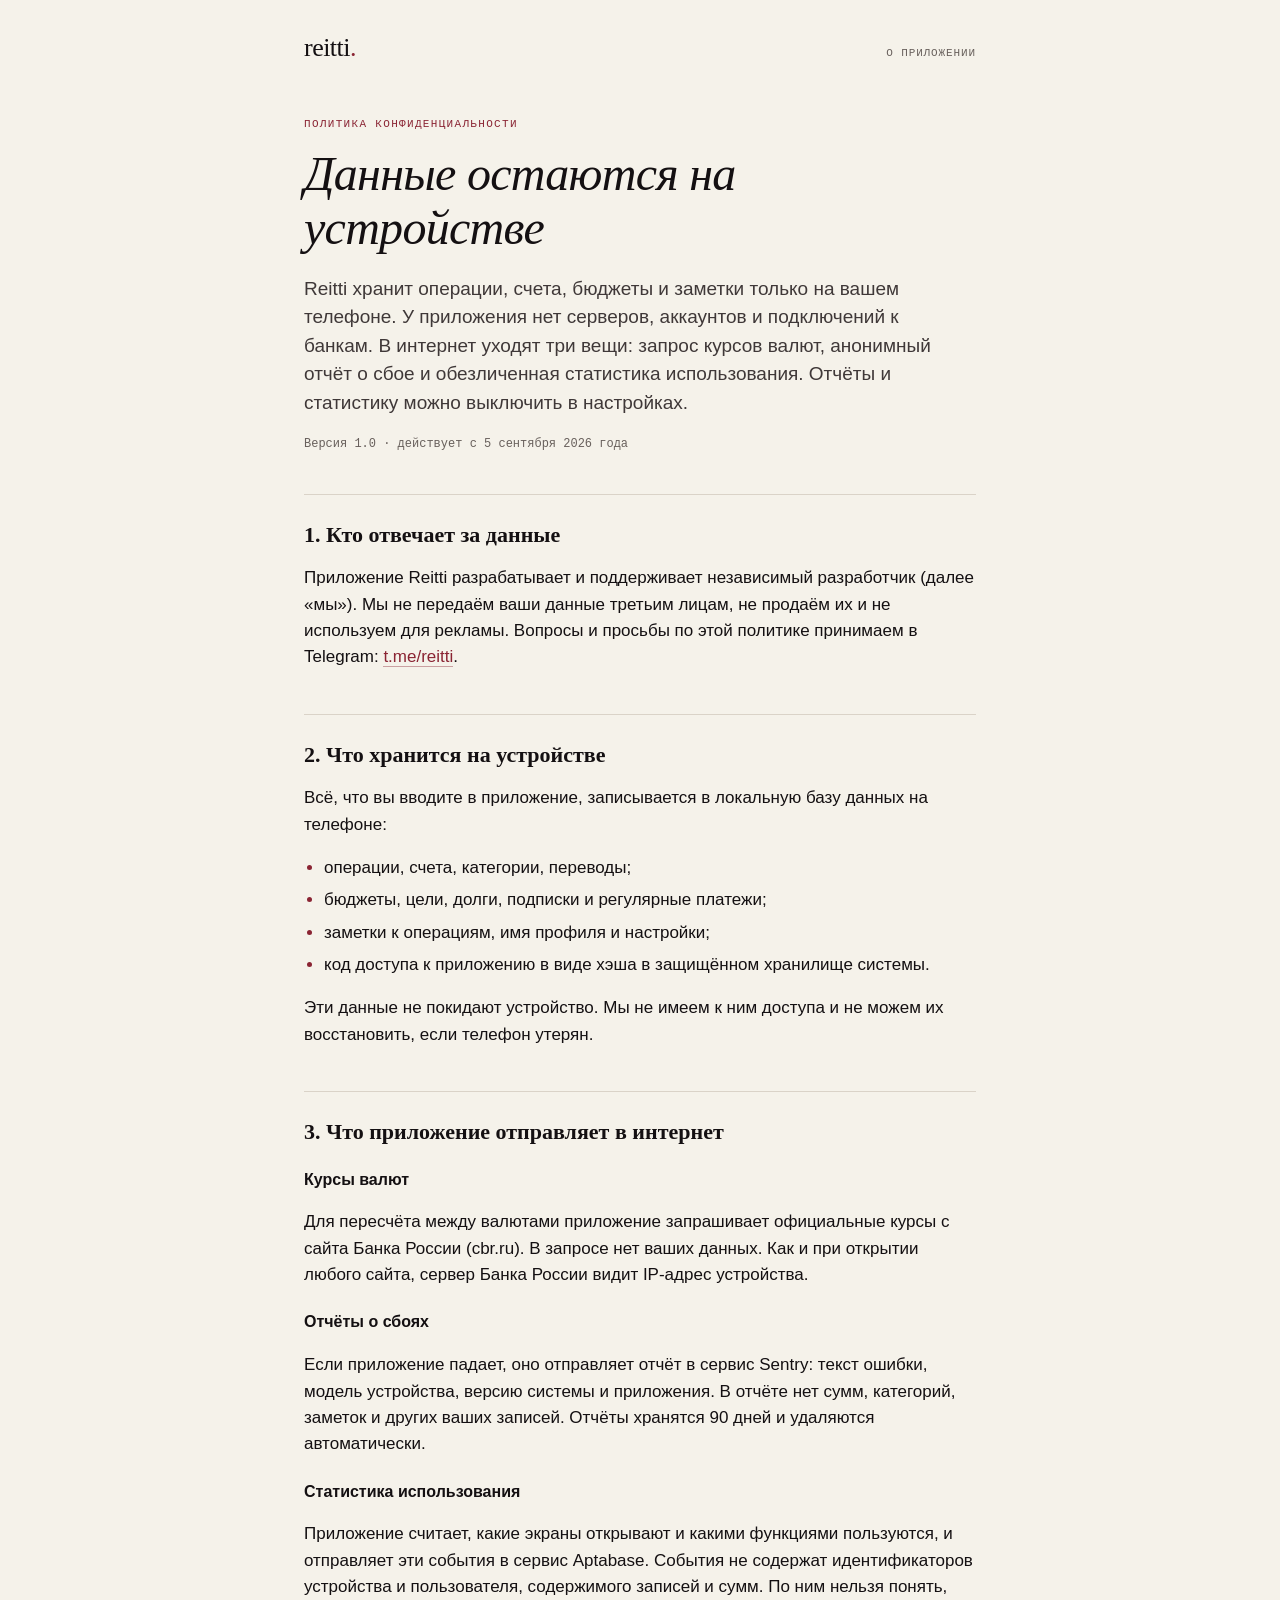
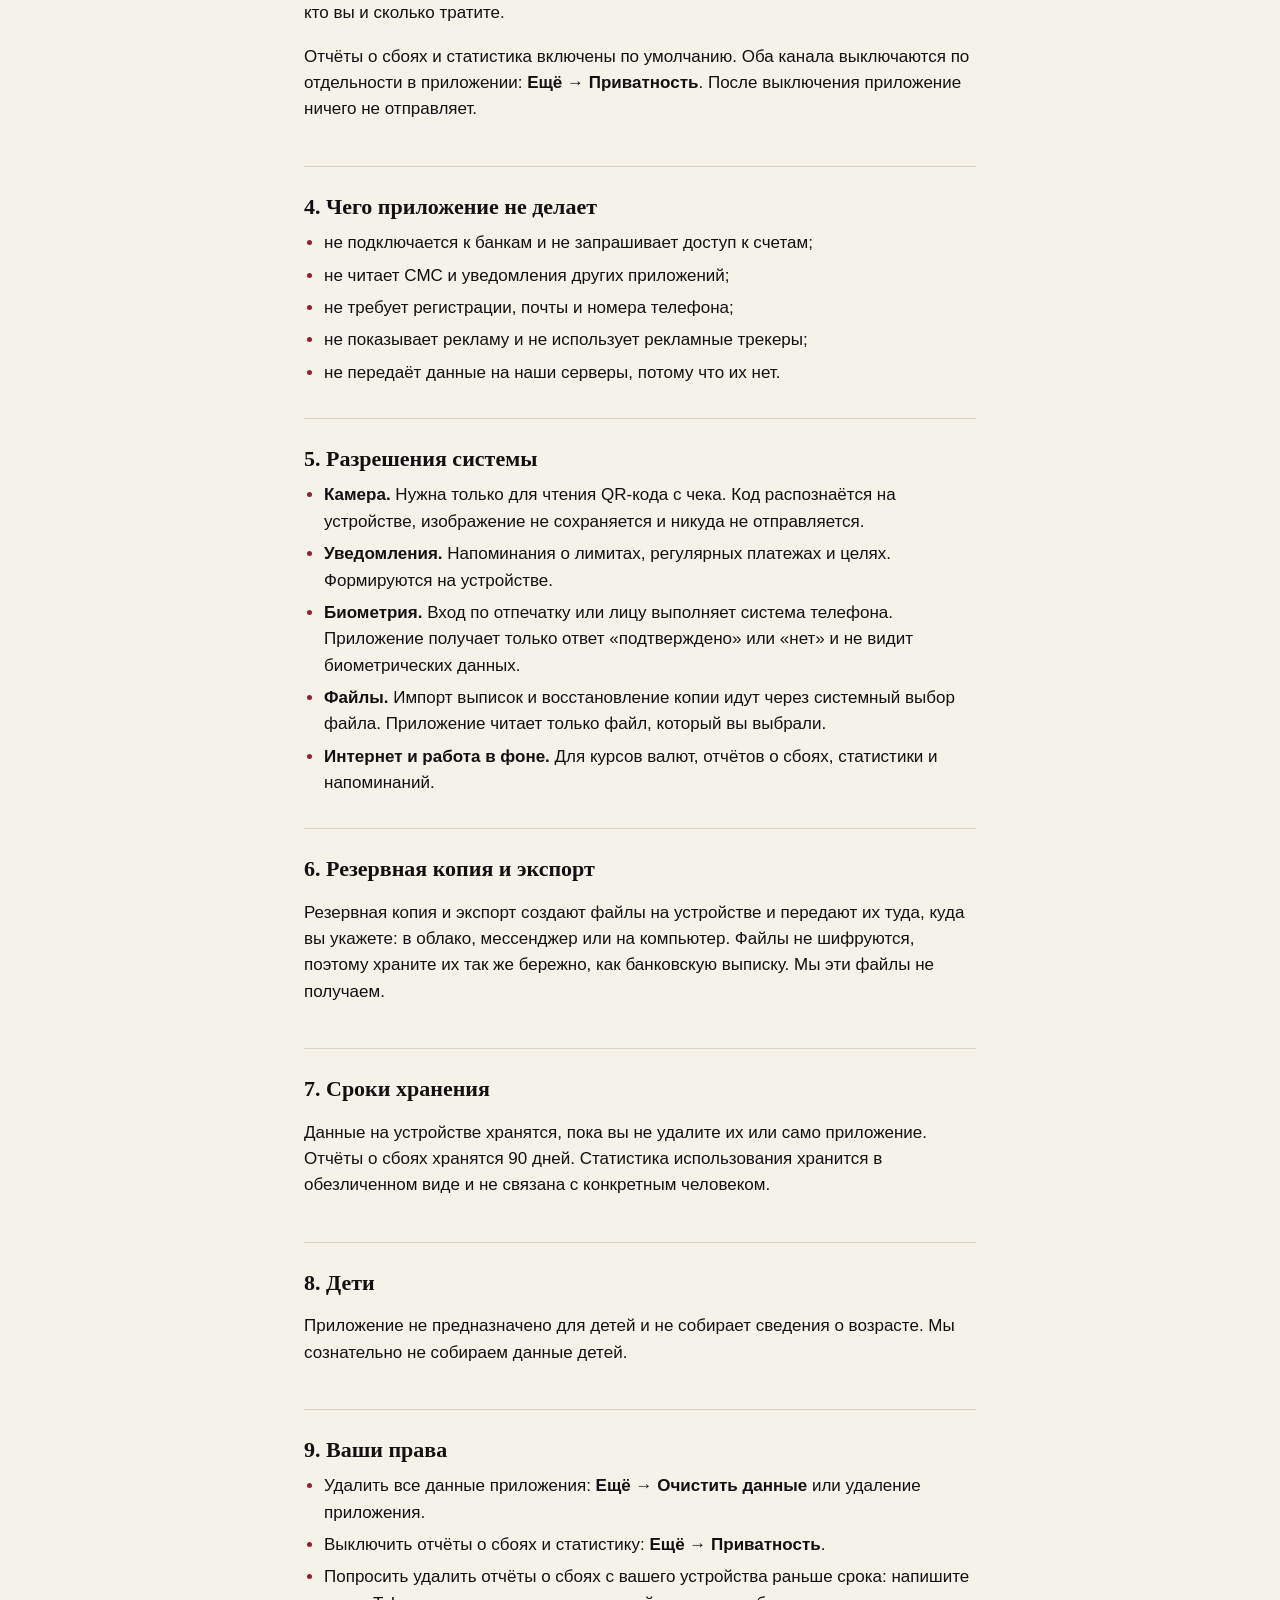
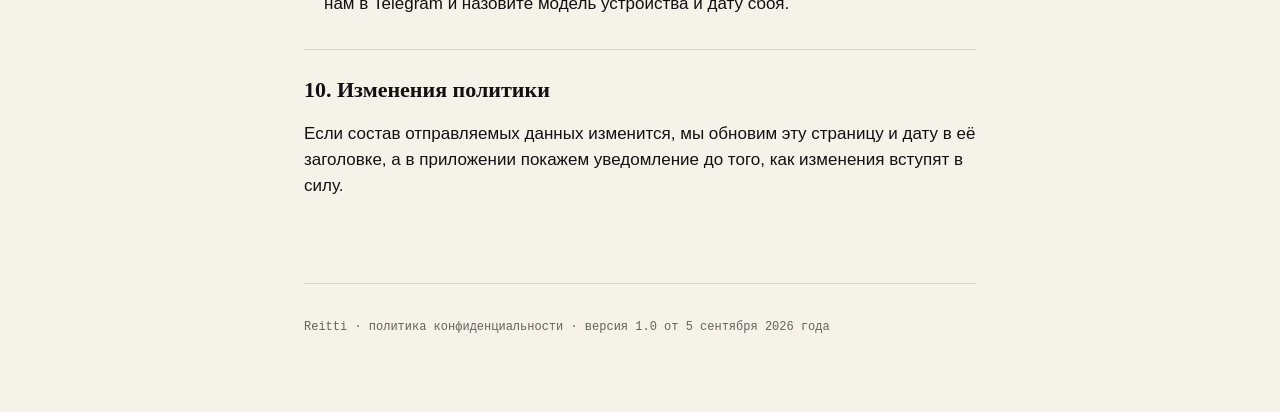
==== privacy.html @ 6dfa1176 "Site: landing page and privacy policy for Reitti 1.0" ====
<!doctype html>
<html lang="ru">
<head>
<meta charset="utf-8">
<meta name="viewport" content="width=device-width, initial-scale=1">
<meta name="color-scheme" content="light dark">
<title>Политика конфиденциальности · Reitti</title>
<meta name="description" content="Какие данные приложение Reitti хранит на устройстве, что отправляет в интернет и как это отключить.">
<link rel="stylesheet" href="style.css">
</head>
<body>
<header class="top">
  <a class="wordmark" href="./">reitti<span class="dot">.</span></a>
  <nav><a href="./">О приложении</a></nav>
</header>

<main class="doc">
  <p class="kicker">Политика конфиденциальности</p>
  <h1>Данные остаются на устройстве</h1>
  <p class="lead">Reitti хранит операции, счета, бюджеты и заметки только на вашем телефоне. У приложения нет серверов, аккаунтов и подключений к банкам. В интернет уходят три вещи: запрос курсов валют, анонимный отчёт о сбое и обезличенная статистика использования. Отчёты и статистику можно выключить в настройках.</p>
  <p class="meta">Версия 1.0 · действует с 5 сентября 2026 года</p>

  <section>
    <h2>1. Кто отвечает за данные</h2>
    <p>Приложение Reitti разрабатывает и поддерживает независимый разработчик (далее «мы»). Мы не передаём ваши данные третьим лицам, не продаём их и не используем для рекламы. Вопросы и просьбы по этой политике принимаем в Telegram: <a href="https://t.me/reitti">t.me/reitti</a>.</p>
  </section>

  <section>
    <h2>2. Что хранится на устройстве</h2>
    <p>Всё, что вы вводите в приложение, записывается в локальную базу данных на телефоне:</p>
    <ul>
      <li>операции, счета, категории, переводы;</li>
      <li>бюджеты, цели, долги, подписки и регулярные платежи;</li>
      <li>заметки к операциям, имя профиля и настройки;</li>
      <li>код доступа к приложению в виде хэша в защищённом хранилище системы.</li>
    </ul>
    <p>Эти данные не покидают устройство. Мы не имеем к ним доступа и не можем их восстановить, если телефон утерян.</p>
  </section>

  <section>
    <h2>3. Что приложение отправляет в интернет</h2>
    <h3>Курсы валют</h3>
    <p>Для пересчёта между валютами приложение запрашивает официальные курсы с сайта Банка России (cbr.ru). В запросе нет ваших данных. Как и при открытии любого сайта, сервер Банка России видит IP-адрес устройства.</p>
    <h3>Отчёты о сбоях</h3>
    <p>Если приложение падает, оно отправляет отчёт в сервис Sentry: текст ошибки, модель устройства, версию системы и приложения. В отчёте нет сумм, категорий, заметок и других ваших записей. Отчёты хранятся 90 дней и удаляются автоматически.</p>
    <h3>Статистика использования</h3>
    <p>Приложение считает, какие экраны открывают и какими функциями пользуются, и отправляет эти события в сервис Aptabase. События не содержат идентификаторов устройства и пользователя, содержимого записей и сумм. По ним нельзя понять, кто вы и сколько тратите.</p>
    <p>Отчёты о сбоях и статистика включены по умолчанию. Оба канала выключаются по отдельности в приложении: <strong>Ещё → Приватность</strong>. После выключения приложение ничего не отправляет.</p>
  </section>

  <section>
    <h2>4. Чего приложение не делает</h2>
    <ul>
      <li>не подключается к банкам и не запрашивает доступ к счетам;</li>
      <li>не читает СМС и уведомления других приложений;</li>
      <li>не требует регистрации, почты и номера телефона;</li>
      <li>не показывает рекламу и не использует рекламные трекеры;</li>
      <li>не передаёт данные на наши серверы, потому что их нет.</li>
    </ul>
  </section>

  <section>
    <h2>5. Разрешения системы</h2>
    <ul>
      <li><strong>Камера.</strong> Нужна только для чтения QR-кода с чека. Код распознаётся на устройстве, изображение не сохраняется и никуда не отправляется.</li>
      <li><strong>Уведомления.</strong> Напоминания о лимитах, регулярных платежах и целях. Формируются на устройстве.</li>
      <li><strong>Биометрия.</strong> Вход по отпечатку или лицу выполняет система телефона. Приложение получает только ответ «подтверждено» или «нет» и не видит биометрических данных.</li>
      <li><strong>Файлы.</strong> Импорт выписок и восстановление копии идут через системный выбор файла. Приложение читает только файл, который вы выбрали.</li>
      <li><strong>Интернет и работа в фоне.</strong> Для курсов валют, отчётов о сбоях, статистики и напоминаний.</li>
    </ul>
  </section>

  <section>
    <h2>6. Резервная копия и экспорт</h2>
    <p>Резервная копия и экспорт создают файлы на устройстве и передают их туда, куда вы укажете: в облако, мессенджер или на компьютер. Файлы не шифруются, поэтому храните их так же бережно, как банковскую выписку. Мы эти файлы не получаем.</p>
  </section>

  <section>
    <h2>7. Сроки хранения</h2>
    <p>Данные на устройстве хранятся, пока вы не удалите их или само приложение. Отчёты о сбоях хранятся 90 дней. Статистика использования хранится в обезличенном виде и не связана с конкретным человеком.</p>
  </section>

  <section>
    <h2>8. Дети</h2>
    <p>Приложение не предназначено для детей и не собирает сведения о возрасте. Мы сознательно не собираем данные детей.</p>
  </section>

  <section>
    <h2>9. Ваши права</h2>
    <ul>
      <li>Удалить все данные приложения: <strong>Ещё → Очистить данные</strong> или удаление приложения.</li>
      <li>Выключить отчёты о сбоях и статистику: <strong>Ещё → Приватность</strong>.</li>
      <li>Попросить удалить отчёты о сбоях с вашего устройства раньше срока: напишите нам в Telegram и назовите модель устройства и дату сбоя.</li>
    </ul>
  </section>

  <section>
    <h2>10. Изменения политики</h2>
    <p>Если состав отправляемых данных изменится, мы обновим эту страницу и дату в её заголовке, а в приложении покажем уведомление до того, как изменения вступят в силу.</p>
  </section>

  <footer class="foot">
    <p>Reitti · политика конфиденциальности · версия 1.0 от 5 сентября 2026 года</p>
  </footer>
</main>
</body>
</html>
---- style.css ----
:root {
  --paper: #F5F2EA;
  --paper2: #ECE7DC;
  --ink: #141012;
  --muted: #3F3838;
  --muted2: #68605C;
  --rule: #DAD3C8;
  --accent: #8A2433;
  --serif: "Iowan Old Style", "Palatino Linotype", "Book Antiqua", Palatino, Georgia, "Times New Roman", serif;
  --sans: -apple-system, BlinkMacSystemFont, "Segoe UI", Roboto, "Helvetica Neue", Arial, sans-serif;
  --mono: "SF Mono", Menlo, Consolas, "Liberation Mono", monospace;
}
@media (prefers-color-scheme: dark) {
  :root {
    --paper: #141012;
    --paper2: #1E181B;
    --ink: #F5F2EA;
    --muted: #CDC4BE;
    --muted2: #948A84;
    --rule: #2E2629;
    --accent: #D4B483;
  }
}

* { box-sizing: border-box; }
html { -webkit-text-size-adjust: 100%; }
body {
  margin: 0;
  background: var(--paper);
  color: var(--ink);
  font-family: var(--sans);
  font-size: 17px;
  line-height: 1.55;
}
a { color: var(--accent); text-decoration: none; border-bottom: 1px solid color-mix(in srgb, var(--accent) 40%, transparent); }
a:hover { border-bottom-color: var(--accent); }

.top {
  max-width: 720px;
  margin: 0 auto;
  padding: 28px 24px 0;
  display: flex;
  justify-content: space-between;
  align-items: baseline;
}
.wordmark {
  font-family: var(--serif);
  font-size: 26px;
  letter-spacing: -0.02em;
  color: var(--ink);
  border: 0;
}
.wordmark .dot { color: var(--accent); }
.top nav a {
  font-family: var(--mono);
  font-size: 11px;
  letter-spacing: 0.08em;
  text-transform: uppercase;
  color: var(--muted2);
  border: 0;
}
.top nav a:hover { color: var(--accent); }

main { max-width: 720px; margin: 0 auto; padding: 48px 24px 64px; }

.kicker {
  font-family: var(--mono);
  font-size: 11px;
  letter-spacing: 0.12em;
  text-transform: uppercase;
  color: var(--accent);
  margin: 0 0 14px;
}
h1 {
  font-family: var(--serif);
  font-weight: 400;
  font-style: italic;
  font-size: clamp(34px, 6vw, 48px);
  line-height: 1.12;
  letter-spacing: -0.015em;
  margin: 0 0 20px;
}
.lead { font-size: 19px; line-height: 1.5; color: var(--muted); margin: 0 0 18px; max-width: 60ch; }
.meta { font-family: var(--mono); font-size: 12px; color: var(--muted2); margin: 0 0 40px; }

h2 {
  font-family: var(--serif);
  font-weight: 600;
  font-size: 22px;
  line-height: 1.25;
  margin: 0 0 10px;
}
h3 { font-size: 16px; font-weight: 600; margin: 22px 0 6px; }
section { padding: 26px 0; border-top: 1px solid var(--rule); }
section p, section li { color: var(--ink); }
section ul { padding-left: 20px; margin: 8px 0 0; }
section li { margin: 6px 0; }
section li::marker { color: var(--accent); }
strong { font-weight: 600; }

.foot {
  margin-top: 40px;
  padding-top: 22px;
  border-top: 1px solid var(--rule);
  font-family: var(--mono);
  font-size: 12px;
  color: var(--muted2);
}

.home .hero { border-top: 0; padding-top: 0; }
.soon { color: var(--muted2); font-size: 15px; margin: 0; }
.stores { display: flex; gap: 12px; margin: 8px 0 20px; }
.store {
  display: inline-block;
  padding: 12px 20px;
  border: 1px solid var(--ink);
  border-radius: 999px;
  color: var(--ink);
  font-weight: 600;
  font-size: 15px;
}
.theses { display: grid; grid-template-columns: repeat(auto-fit, minmax(200px, 1fr)); gap: 28px 32px; }
.theses article h2 { font-size: 19px; }
.theses article p { color: var(--muted); font-size: 16px; margin: 0; }
.features ul { columns: 2; column-gap: 32px; }
.features li { break-inside: avoid; }
@media (max-width: 560px) { .features ul { columns: 1; } }
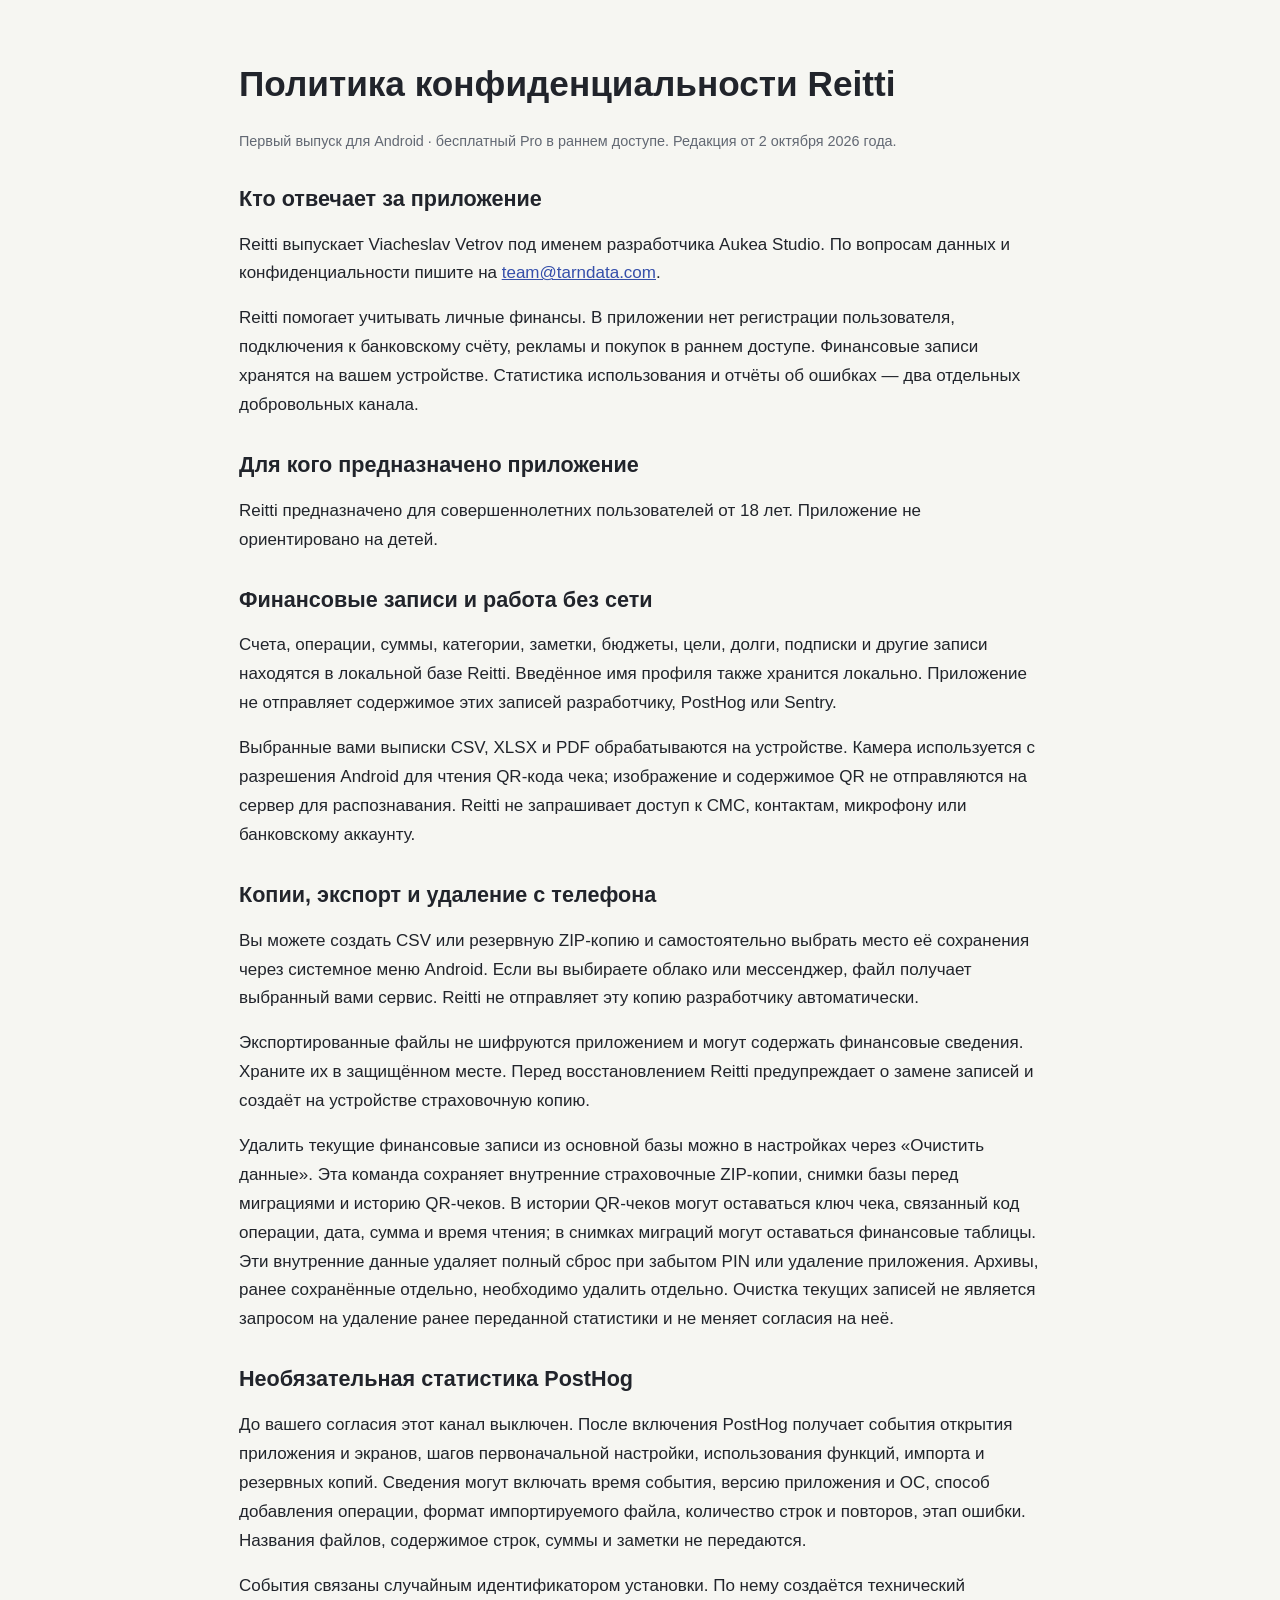
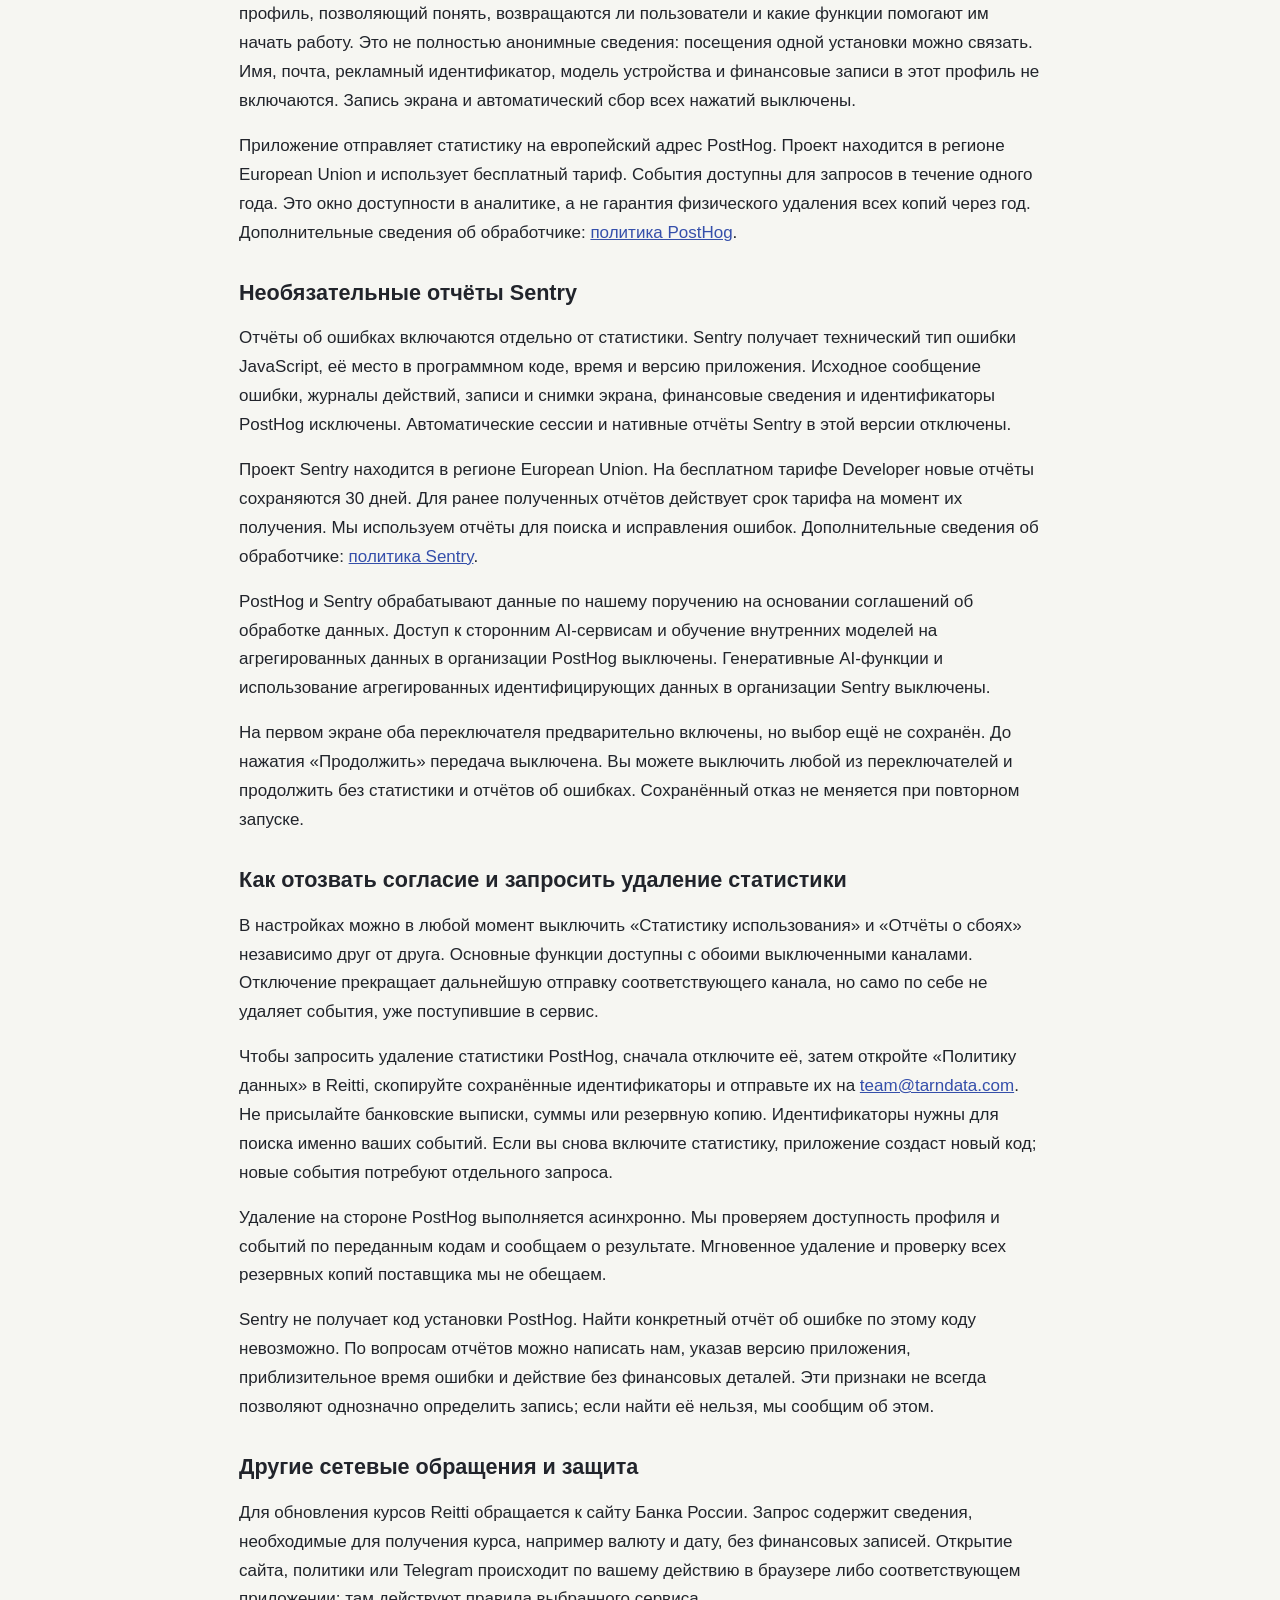
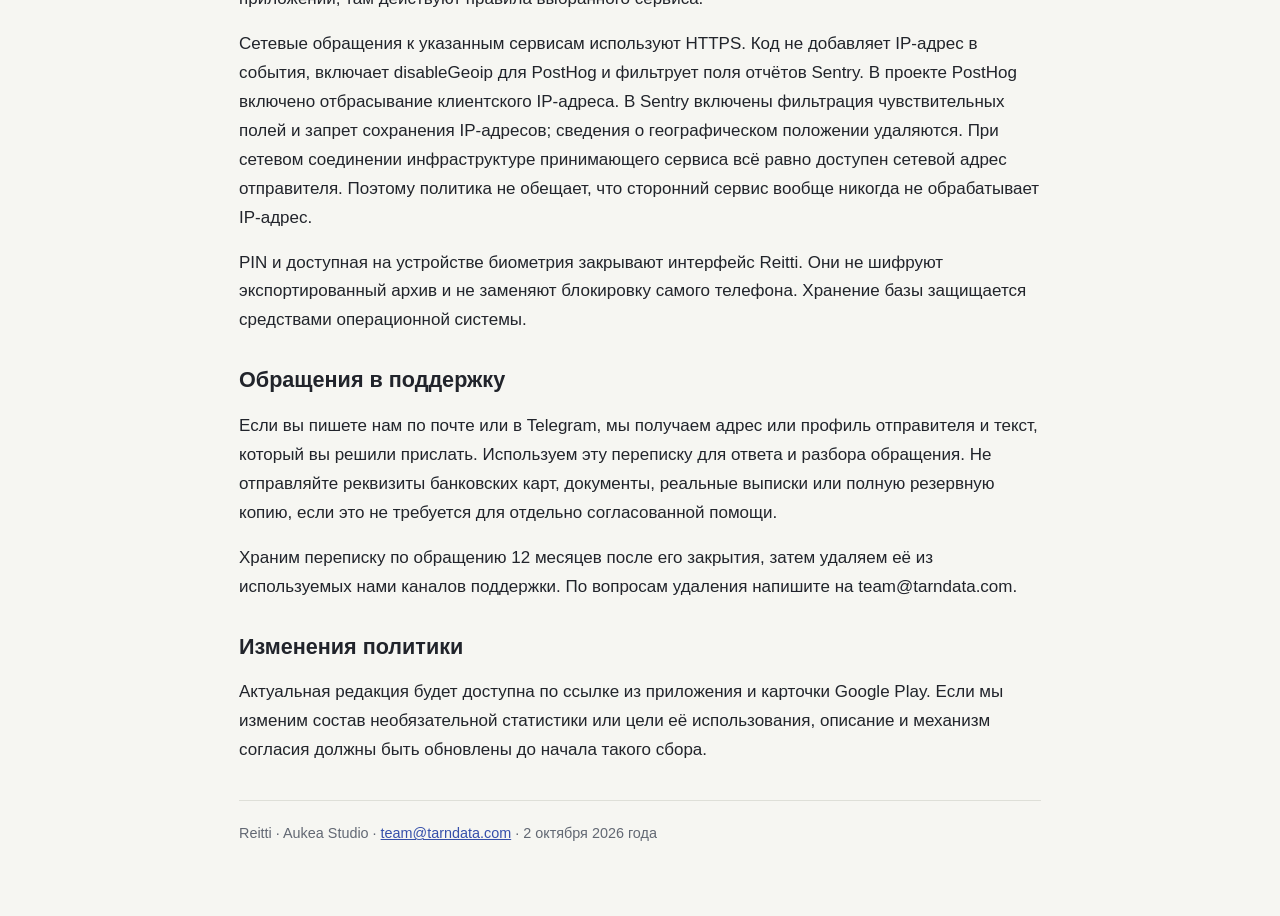
==== commit 5c264215: "docs: update Reitti privacy policy for Android release" ====
--- a/privacy.html
+++ b/privacy.html
@@ -1,107 +1,45 @@
 <!doctype html>
-<html lang="ru">
-<head>
-<meta charset="utf-8">
-<meta name="viewport" content="width=device-width, initial-scale=1">
-<meta name="color-scheme" content="light dark">
-<title>Политика конфиденциальности · Reitti</title>
-<meta name="description" content="Какие данные приложение Reitti хранит на устройстве, что отправляет в интернет и как это отключить.">
-<link rel="stylesheet" href="style.css">
-</head>
-<body>
-<header class="top">
-  <a class="wordmark" href="./">reitti<span class="dot">.</span></a>
-  <nav><a href="./">О приложении</a></nav>
-</header>
+<html lang="ru"><head><meta charset="utf-8"><meta name="viewport" content="width=device-width,initial-scale=1"><meta name="color-scheme" content="light dark"><title>Политика конфиденциальности Reitti</title>
+<style>
+:root{--bg:#f6f6f2;--paper:#fff;--ink:#21242b;--muted:#626873;--line:#dedfd8;--link:#354faa}@media(prefers-color-scheme:dark){:root{--bg:#15171c;--paper:#1d2026;--ink:#e6e7ea;--muted:#adb3bf;--line:#353944;--link:#adbbff}}:root[data-theme=light]{--bg:#f6f6f2;--paper:#fff;--ink:#21242b;--muted:#626873;--line:#dedfd8;--link:#354faa}:root[data-theme=dark]{--bg:#15171c;--paper:#1d2026;--ink:#e6e7ea;--muted:#adb3bf;--line:#353944;--link:#adbbff}*{box-sizing:border-box}body{margin:0;background:var(--bg);color:var(--ink);font:17px/1.7 -apple-system,BlinkMacSystemFont,"Segoe UI",sans-serif}main{max-width:850px;margin:auto;padding:38px 24px 70px}h1,h2{line-height:1.25}h1{font-size:2.2rem}h2{font-size:1.35rem;margin-top:32px}p{margin:0 0 16px}a{color:var(--link);overflow-wrap:anywhere}.draft{background:var(--paper);border:1px solid var(--line);padding:20px;border-radius:10px}.meta,footer{color:var(--muted);font-size:.9rem}li{margin-bottom:9px}footer{border-top:1px solid var(--line);padding-top:20px;margin-top:35px}a:focus-visible{outline:3px solid var(--link);outline-offset:3px}@media(max-width:560px){main{padding:24px 18px 50px}h1{font-size:1.8rem}}
+</style></head><body><main>
 
-<main class="doc">
-  <p class="kicker">Политика конфиденциальности</p>
-  <h1>Данные остаются на устройстве</h1>
-  <p class="lead">Reitti хранит операции, счета, бюджеты и заметки только на вашем телефоне. У приложения нет серверов, аккаунтов и подключений к банкам. В интернет уходят три вещи: запрос курсов валют, анонимный отчёт о сбое и обезличенная статистика использования. Отчёты и статистику можно выключить в настройках.</p>
-  <p class="meta">Версия 1.0 · действует с 5 сентября 2026 года</p>
-
-  <section>
-    <h2>1. Кто отвечает за данные</h2>
-    <p>Приложение Reitti разрабатывает и поддерживает независимый разработчик (далее «мы»). Мы не передаём ваши данные третьим лицам, не продаём их и не используем для рекламы. Вопросы и просьбы по этой политике принимаем в Telegram: <a href="https://t.me/reitti">t.me/reitti</a>.</p>
-  </section>
-
-  <section>
-    <h2>2. Что хранится на устройстве</h2>
-    <p>Всё, что вы вводите в приложение, записывается в локальную базу данных на телефоне:</p>
-    <ul>
-      <li>операции, счета, категории, переводы;</li>
-      <li>бюджеты, цели, долги, подписки и регулярные платежи;</li>
-      <li>заметки к операциям, имя профиля и настройки;</li>
-      <li>код доступа к приложению в виде хэша в защищённом хранилище системы.</li>
-    </ul>
-    <p>Эти данные не покидают устройство. Мы не имеем к ним доступа и не можем их восстановить, если телефон утерян.</p>
-  </section>
-
-  <section>
-    <h2>3. Что приложение отправляет в интернет</h2>
-    <h3>Курсы валют</h3>
-    <p>Для пересчёта между валютами приложение запрашивает официальные курсы с сайта Банка России (cbr.ru). В запросе нет ваших данных. Как и при открытии любого сайта, сервер Банка России видит IP-адрес устройства.</p>
-    <h3>Отчёты о сбоях</h3>
-    <p>Если приложение падает, оно отправляет отчёт в сервис Sentry: текст ошибки, модель устройства, версию системы и приложения. В отчёте нет сумм, категорий, заметок и других ваших записей. Отчёты хранятся 90 дней и удаляются автоматически.</p>
-    <h3>Статистика использования</h3>
-    <p>Приложение считает, какие экраны открывают и какими функциями пользуются, и отправляет эти события в сервис Aptabase. События не содержат идентификаторов устройства и пользователя, содержимого записей и сумм. По ним нельзя понять, кто вы и сколько тратите.</p>
-    <p>Отчёты о сбоях и статистика включены по умолчанию. Оба канала выключаются по отдельности в приложении: <strong>Ещё → Приватность</strong>. После выключения приложение ничего не отправляет.</p>
-  </section>
-
-  <section>
-    <h2>4. Чего приложение не делает</h2>
-    <ul>
-      <li>не подключается к банкам и не запрашивает доступ к счетам;</li>
-      <li>не читает СМС и уведомления других приложений;</li>
-      <li>не требует регистрации, почты и номера телефона;</li>
-      <li>не показывает рекламу и не использует рекламные трекеры;</li>
-      <li>не передаёт данные на наши серверы, потому что их нет.</li>
-    </ul>
-  </section>
-
-  <section>
-    <h2>5. Разрешения системы</h2>
-    <ul>
-      <li><strong>Камера.</strong> Нужна только для чтения QR-кода с чека. Код распознаётся на устройстве, изображение не сохраняется и никуда не отправляется.</li>
-      <li><strong>Уведомления.</strong> Напоминания о лимитах, регулярных платежах и целях. Формируются на устройстве.</li>
-      <li><strong>Биометрия.</strong> Вход по отпечатку или лицу выполняет система телефона. Приложение получает только ответ «подтверждено» или «нет» и не видит биометрических данных.</li>
-      <li><strong>Файлы.</strong> Импорт выписок и восстановление копии идут через системный выбор файла. Приложение читает только файл, который вы выбрали.</li>
-      <li><strong>Интернет и работа в фоне.</strong> Для курсов валют, отчётов о сбоях, статистики и напоминаний.</li>
-    </ul>
-  </section>
-
-  <section>
-    <h2>6. Резервная копия и экспорт</h2>
-    <p>Резервная копия и экспорт создают файлы на устройстве и передают их туда, куда вы укажете: в облако, мессенджер или на компьютер. Файлы не шифруются, поэтому храните их так же бережно, как банковскую выписку. Мы эти файлы не получаем.</p>
-  </section>
-
-  <section>
-    <h2>7. Сроки хранения</h2>
-    <p>Данные на устройстве хранятся, пока вы не удалите их или само приложение. Отчёты о сбоях хранятся 90 дней. Статистика использования хранится в обезличенном виде и не связана с конкретным человеком.</p>
-  </section>
-
-  <section>
-    <h2>8. Дети</h2>
-    <p>Приложение не предназначено для детей и не собирает сведения о возрасте. Мы сознательно не собираем данные детей.</p>
-  </section>
-
-  <section>
-    <h2>9. Ваши права</h2>
-    <ul>
-      <li>Удалить все данные приложения: <strong>Ещё → Очистить данные</strong> или удаление приложения.</li>
-      <li>Выключить отчёты о сбоях и статистику: <strong>Ещё → Приватность</strong>.</li>
-      <li>Попросить удалить отчёты о сбоях с вашего устройства раньше срока: напишите нам в Telegram и назовите модель устройства и дату сбоя.</li>
-    </ul>
-  </section>
-
-  <section>
-    <h2>10. Изменения политики</h2>
-    <p>Если состав отправляемых данных изменится, мы обновим эту страницу и дату в её заголовке, а в приложении покажем уведомление до того, как изменения вступят в силу.</p>
-  </section>
-
-  <footer class="foot">
-    <p>Reitti · политика конфиденциальности · версия 1.0 от 5 сентября 2026 года</p>
-  </footer>
-</main>
-</body>
-</html>
+<h1>Политика конфиденциальности Reitti</h1>
+<p class="meta">Первый выпуск для Android · бесплатный Pro в раннем доступе. Редакция от 2 октября 2026 года.</p>
+<h2>Кто отвечает за приложение</h2>
+<p>Reitti выпускает Viacheslav Vetrov под именем разработчика Aukea Studio. По вопросам данных и конфиденциальности пишите на <a href="mailto:team@tarndata.com">team@tarndata.com</a>.</p>
+<p>Reitti помогает учитывать личные финансы. В приложении нет регистрации пользователя, подключения к банковскому счёту, рекламы и покупок в раннем доступе. Финансовые записи хранятся на вашем устройстве. Статистика использования и отчёты об ошибках — два отдельных добровольных канала.</p>
+<h2>Для кого предназначено приложение</h2>
+<p>Reitti предназначено для совершеннолетних пользователей от 18 лет. Приложение не ориентировано на детей.</p>
+<h2>Финансовые записи и работа без сети</h2>
+<p>Счета, операции, суммы, категории, заметки, бюджеты, цели, долги, подписки и другие записи находятся в локальной базе Reitti. Введённое имя профиля также хранится локально. Приложение не отправляет содержимое этих записей разработчику, PostHog или Sentry.</p>
+<p>Выбранные вами выписки CSV, XLSX и PDF обрабатываются на устройстве. Камера используется с разрешения Android для чтения QR-кода чека; изображение и содержимое QR не отправляются на сервер для распознавания. Reitti не запрашивает доступ к СМС, контактам, микрофону или банковскому аккаунту.</p>
+<h2>Копии, экспорт и удаление с телефона</h2>
+<p>Вы можете создать CSV или резервную ZIP-копию и самостоятельно выбрать место её сохранения через системное меню Android. Если вы выбираете облако или мессенджер, файл получает выбранный вами сервис. Reitti не отправляет эту копию разработчику автоматически.</p>
+<p>Экспортированные файлы не шифруются приложением и могут содержать финансовые сведения. Храните их в защищённом месте. Перед восстановлением Reitti предупреждает о замене записей и создаёт на устройстве страховочную копию.</p>
+<p>Удалить текущие финансовые записи из основной базы можно в настройках через «Очистить данные». Эта команда сохраняет внутренние страховочные ZIP-копии, снимки базы перед миграциями и историю QR-чеков. В истории QR-чеков могут оставаться ключ чека, связанный код операции, дата, сумма и время чтения; в снимках миграций могут оставаться финансовые таблицы. Эти внутренние данные удаляет полный сброс при забытом PIN или удаление приложения. Архивы, ранее сохранённые отдельно, необходимо удалить отдельно. Очистка текущих записей не является запросом на удаление ранее переданной статистики и не меняет согласия на неё.</p>
+<h2>Необязательная статистика PostHog</h2>
+<p>До вашего согласия этот канал выключен. После включения PostHog получает события открытия приложения и экранов, шагов первоначальной настройки, использования функций, импорта и резервных копий. Сведения могут включать время события, версию приложения и ОС, способ добавления операции, формат импортируемого файла, количество строк и повторов, этап ошибки. Названия файлов, содержимое строк, суммы и заметки не передаются.</p>
+<p>События связаны случайным идентификатором установки. По нему создаётся технический профиль, позволяющий понять, возвращаются ли пользователи и какие функции помогают им начать работу. Это не полностью анонимные сведения: посещения одной установки можно связать. Имя, почта, рекламный идентификатор, модель устройства и финансовые записи в этот профиль не включаются. Запись экрана и автоматический сбор всех нажатий выключены.</p>
+<p>Приложение отправляет статистику на европейский адрес PostHog. Проект находится в регионе European Union и использует бесплатный тариф. События доступны для запросов в течение одного года. Это окно доступности в аналитике, а не гарантия физического удаления всех копий через год. Дополнительные сведения об обработчике: <a href="https://posthog.com/privacy">политика PostHog</a>.</p>
+<h2>Необязательные отчёты Sentry</h2>
+<p>Отчёты об ошибках включаются отдельно от статистики. Sentry получает технический тип ошибки JavaScript, её место в программном коде, время и версию приложения. Исходное сообщение ошибки, журналы действий, записи и снимки экрана, финансовые сведения и идентификаторы PostHog исключены. Автоматические сессии и нативные отчёты Sentry в этой версии отключены.</p>
+<p>Проект Sentry находится в регионе European Union. На бесплатном тарифе Developer новые отчёты сохраняются 30 дней. Для ранее полученных отчётов действует срок тарифа на момент их получения. Мы используем отчёты для поиска и исправления ошибок. Дополнительные сведения об обработчике: <a href="https://sentry.io/privacy/">политика Sentry</a>.</p>
+<p>PostHog и Sentry обрабатывают данные по нашему поручению на основании соглашений об обработке данных. Доступ к сторонним AI-сервисам и обучение внутренних моделей на агрегированных данных в организации PostHog выключены. Генеративные AI-функции и использование агрегированных идентифицирующих данных в организации Sentry выключены.</p>
+<p>На первом экране оба переключателя предварительно включены, но выбор ещё не сохранён. До нажатия «Продолжить» передача выключена. Вы можете выключить любой из переключателей и продолжить без статистики и отчётов об ошибках. Сохранённый отказ не меняется при повторном запуске.</p>
+<h2>Как отозвать согласие и запросить удаление статистики</h2>
+<p>В настройках можно в любой момент выключить «Статистику использования» и «Отчёты о сбоях» независимо друг от друга. Основные функции доступны с обоими выключенными каналами. Отключение прекращает дальнейшую отправку соответствующего канала, но само по себе не удаляет события, уже поступившие в сервис.</p>
+<p>Чтобы запросить удаление статистики PostHog, сначала отключите её, затем откройте «Политику данных» в Reitti, скопируйте сохранённые идентификаторы и отправьте их на <a href="mailto:team@tarndata.com">team@tarndata.com</a>. Не присылайте банковские выписки, суммы или резервную копию. Идентификаторы нужны для поиска именно ваших событий. Если вы снова включите статистику, приложение создаст новый код; новые события потребуют отдельного запроса.</p>
+<p>Удаление на стороне PostHog выполняется асинхронно. Мы проверяем доступность профиля и событий по переданным кодам и сообщаем о результате. Мгновенное удаление и проверку всех резервных копий поставщика мы не обещаем.</p>
+<p>Sentry не получает код установки PostHog. Найти конкретный отчёт об ошибке по этому коду невозможно. По вопросам отчётов можно написать нам, указав версию приложения, приблизительное время ошибки и действие без финансовых деталей. Эти признаки не всегда позволяют однозначно определить запись; если найти её нельзя, мы сообщим об этом.</p>
+<h2>Другие сетевые обращения и защита</h2>
+<p>Для обновления курсов Reitti обращается к сайту Банка России. Запрос содержит сведения, необходимые для получения курса, например валюту и дату, без финансовых записей. Открытие сайта, политики или Telegram происходит по вашему действию в браузере либо соответствующем приложении; там действуют правила выбранного сервиса.</p>
+<p>Сетевые обращения к указанным сервисам используют HTTPS. Код не добавляет IP-адрес в события, включает disableGeoip для PostHog и фильтрует поля отчётов Sentry. В проекте PostHog включено отбрасывание клиентского IP-адреса. В Sentry включены фильтрация чувствительных полей и запрет сохранения IP-адресов; сведения о географическом положении удаляются. При сетевом соединении инфраструктуре принимающего сервиса всё равно доступен сетевой адрес отправителя. Поэтому политика не обещает, что сторонний сервис вообще никогда не обрабатывает IP-адрес.</p>
+<p>PIN и доступная на устройстве биометрия закрывают интерфейс Reitti. Они не шифруют экспортированный архив и не заменяют блокировку самого телефона. Хранение базы защищается средствами операционной системы.</p>
+<h2>Обращения в поддержку</h2>
+<p>Если вы пишете нам по почте или в Telegram, мы получаем адрес или профиль отправителя и текст, который вы решили прислать. Используем эту переписку для ответа и разбора обращения. Не отправляйте реквизиты банковских карт, документы, реальные выписки или полную резервную копию, если это не требуется для отдельно согласованной помощи.</p>
+<p>Храним переписку по обращению 12 месяцев после его закрытия, затем удаляем её из используемых нами каналов поддержки. По вопросам удаления напишите на team@tarndata.com.</p>
+<h2>Изменения политики</h2>
+<p>Актуальная редакция будет доступна по ссылке из приложения и карточки Google Play. Если мы изменим состав необязательной статистики или цели её использования, описание и механизм согласия должны быть обновлены до начала такого сбора.</p>
+<footer>Reitti · Aukea Studio · <a href="mailto:team@tarndata.com">team@tarndata.com</a> · 2 октября 2026 года</footer>
+</main></body></html>
